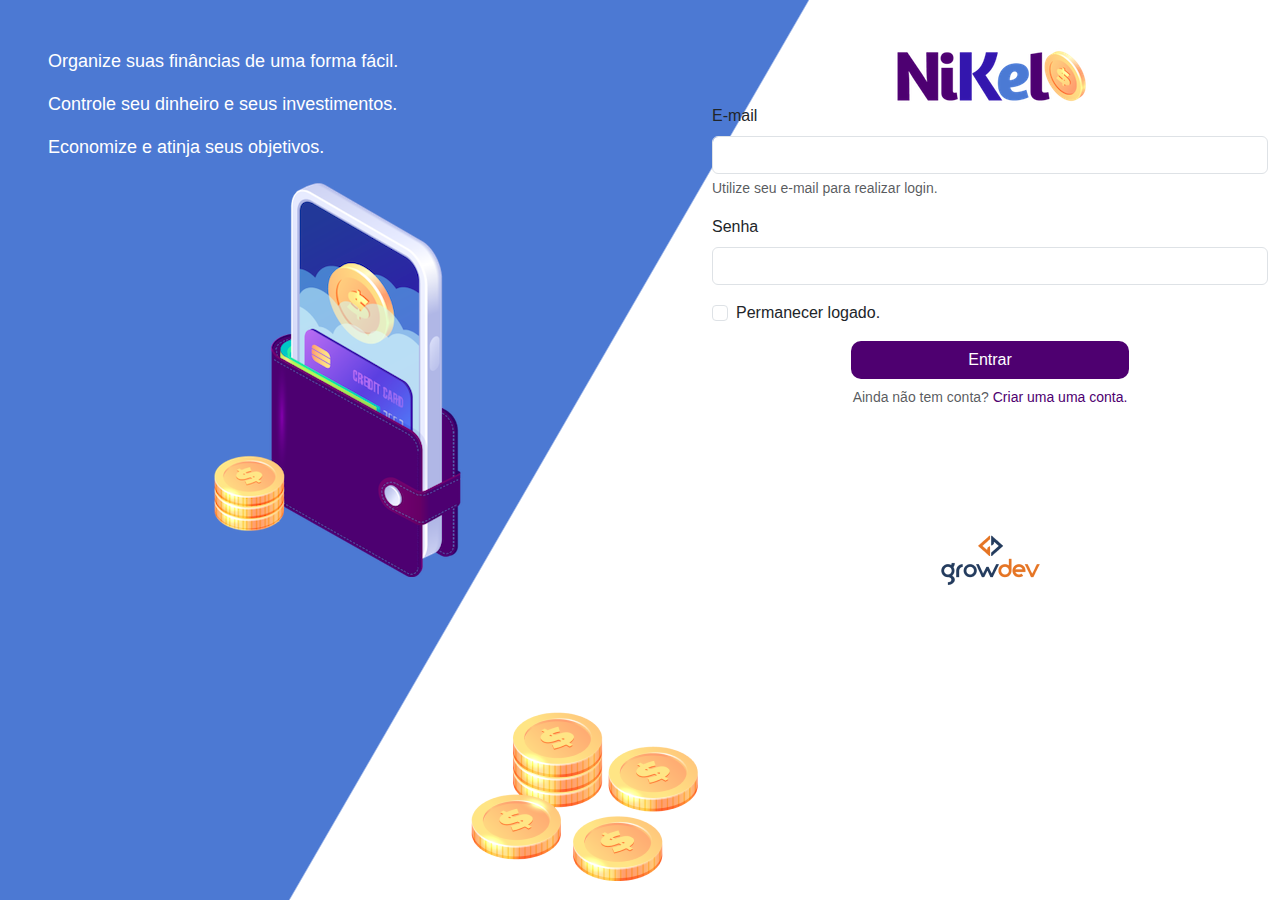
==== index.html @ b34bb1b0 "Add files via upload" ====
<!DOCTYPE html>
<html lang="pt-br">

<head>
    <meta charset="UTF-8">
    <meta http-equiv="X-UA-Compatible" content="IE=edge">
    <meta name="viewport" content="width=device-width, initial-scale=1.0">
    <title>Nikel - Login</title>
    <link rel="stylesheet" href="https://cdn.jsdelivr.net/npm/bootstrap@5.3.0/dist/css/bootstrap.min.css">
    <link rel="stylesheet" href="./css/styles.css">
</head>

<body id="login">
    <main>
        <div class="conteiner">
            <di class="row vh-100">
                <div class="col d-flex -justify-content-center flex-column m-5">
                    <div class="text-login">
                        <p>Organize suas finâncias de uma forma fácil. </p>
                        <p>Controle seu dinheiro e seus investimentos.</p>
                        <p>Economize e atinja seus objetivos.</p>
                    </div>
                    <div class="text-center">
                        <img class="img-fluid" src="./images/pocket.png" alt="">
                        <img class="img-fluid d-none d-md-inline coins" src="./images/coins.png" alt="">
                    </div>
                </div>

                <div class="col d-flex -justify-content-center my-5 flex-column">
                    <div class="container">
                        <div class="row">
                            <div class="col">
                                <div class="text-center" mb-3>
                                    <img class="img-fluid" src="./images/nikel-logo.png" alt="">
                                </div>
                            </div>
                        </div>
                        <div class="row">
                            <div class="col">
                                <form id="login-form">
                                    <div class="mb-3">
                                        <label for="email-input" class="form-label">E-mail</label>
                                        <input type="email" class="form-control" id="email-input"
                                            aria-describedby="emailHelp">
                                        <div id="emailHelp" class="form-text">Utilize seu e-mail para realizar login.
                                        </div>
                                    </div>
                                    <div class="mb-3">
                                        <label for="password-input" class="form-label">Senha</label>
                                        <input type="password" class="form-control" id="password-input">
                                    </div>
                                    <div class="mb-3 form-check">
                                        <input type="checkbox" class="form-check-input" id="session-check">
                                        <label class="form-check-label" for="session-check">Permanecer logado.</label>
                                    </div>
                                    <button type="submit" class="btn button-login">Entrar</button>
                                </form>
                            </div>
                        </div>
                        <div class="row">
                            <div class="col">
                                <p id="link-conta" class="text-center mt-2 form-text" data-bs-toggle="modal"
                                    data-bs-target="#register-modal">Ainda não tem conta? <span
                                        class="link-default">Criar
                                        uma uma conta.</span></p>
                            </div>
                        </div>
                        <div class="row">
                            <div class="col">
                                <div class="text-center mt-5">
                                    <img src=".images/codai-logo.png" alt="">
                                </div>
                            </div>
                        </div>
                        <div class="col">
                            <div class="text-center">
                                <img src="./images/growdev-logo.png" alt="">
                            </div>
                        </div>
                    </div>
                </div>
            </di>
        </div>

        <!-- Modal -->
        <div class="modal fade" id="register-modal" tabindex="-1" aria-labelledby="exampleModalLabel"
            aria-hidden="true">
            <div class="modal-dialog">
                <div class="modal-content">
                    <div class="modal-header">
                        <h1 class="modal-title fs-5" id="exampleModalLabel">Crie sua conta</h1>
                        <button type="button" class="btn-close" data-bs-dismiss="modal" aria-label="Close"></button>
                    </div>
                    <form id="create-form">
                        <div class="modal-body">

                            <div class="mb-3">
                                <label for="email-create-input" class="form-label">E-mail</label>
                                <input type="email" class="form-control" id="email-create-input"
                                    aria-describedby="emailHelp" required>
                                <div id="emailHelp" class="form-text">Utilize seu e-mail para realizar o cadastro.
                                </div>
                            </div>
                            <div class="mb-3">
                                <label for="password-create-input" class="form-label">Senha</label>
                                <input type="password" class="form-control" id="password-create-input" required>
                                <div id="emailHelp" class="form-text">Utilize uma senha fácil de lembrar e anote para
                                    não esquecer!
                                </div>
                            </div>
                            <div class="modal-footer">
                                <button type="button" class="btn btn-secondary"
                                    data-bs-dismiss="modal">Cancelar</button>
                                <button type="submit" class="btn btn-primary">Criar conta</button>
                            </div>
                    </form>
                </div>
            </div>
        </div>
    </main>
    <script src="https://cdn.jsdelivr.net/npm/bootstrap@5.3.0/dist/js/bootstrap.min.js" integrity="sha384-fbbOQedDUMZZ5KreZpsbe1LCZPVmfTnH7ois6mU1QK+m14rQ1l2bGBq41eYeM/fS" crossorigin="anonymous"></script>
    <script src="./js/index.js"></script>
</body>

</html>
---- css/styles.css ----
body {
    font-size: 100%;
    font-family: 'Poppins', sans-serif;
}

#login {
    background: linear-gradient(120deg, #4c79d3 44.9%, #ffffff 45%) no-repeat fixed;
}

#app {
    background: linear-gradient(120deg, #ffffff 44.9%, #4c79d3 45%) no-repeat fixed;
}

header {
    border-bottom: 1px solid #bebcbc;
    padding: 5px;
    background-color: #ffffff;
}

.color-primary {
    color: #4e0070;
}

.color-secondary {
    color: #4c79d3;
}

.icon-detail {
    font-size: 50px;
    margin-right: 10px;
    vertical-align: middle;
}

.text-login {
    color: #ffffff;
    font-size: 18px;
    font-weight: 500;
}

.coins {
    position: absolute;
    bottom: 0px;
}

.button-login {
    border-radius: 10px;
    background-color: #4e0070;
    color: #ffffff;
    width: 50%;
    margin: 0 25%;
}

.button-default {
    border-radius: 10px;
    background-color: #4e0070;
    color: #ffffff;
}

.button-login:hover, .button-default:hover {
    background: #4c79d3;
    color: #ffffff;
}

.button-float {
    border-radius: 100%;
    border: 2px solid #4e0070;
    height: 60px;
    width: 60px;
    position: fixed;
    padding: 0 !important;
    bottom: 1rem;
    right: 2rem;
    font-size: 35px;
    background-color: #4e0070;
    color: #ffffff;
}

.button-float:hover {
    border: 2px solid #4c79d3;
    background-color: #ffffff;
    color: #4c79d3;
}

.link-default {
    color: #4e0070;
    cursor: pointer;
}

.link-default:hover {
    color: #4c79d3;
}

.info {
    background-color: #ffffff;
    border-radius: 20px 20px 0px 0px;
    padding: 20px 0px 0px 0px;
}

.logout {
    min-width: 5rem !important;
}

.menu {
    margin-right: 20px;
}
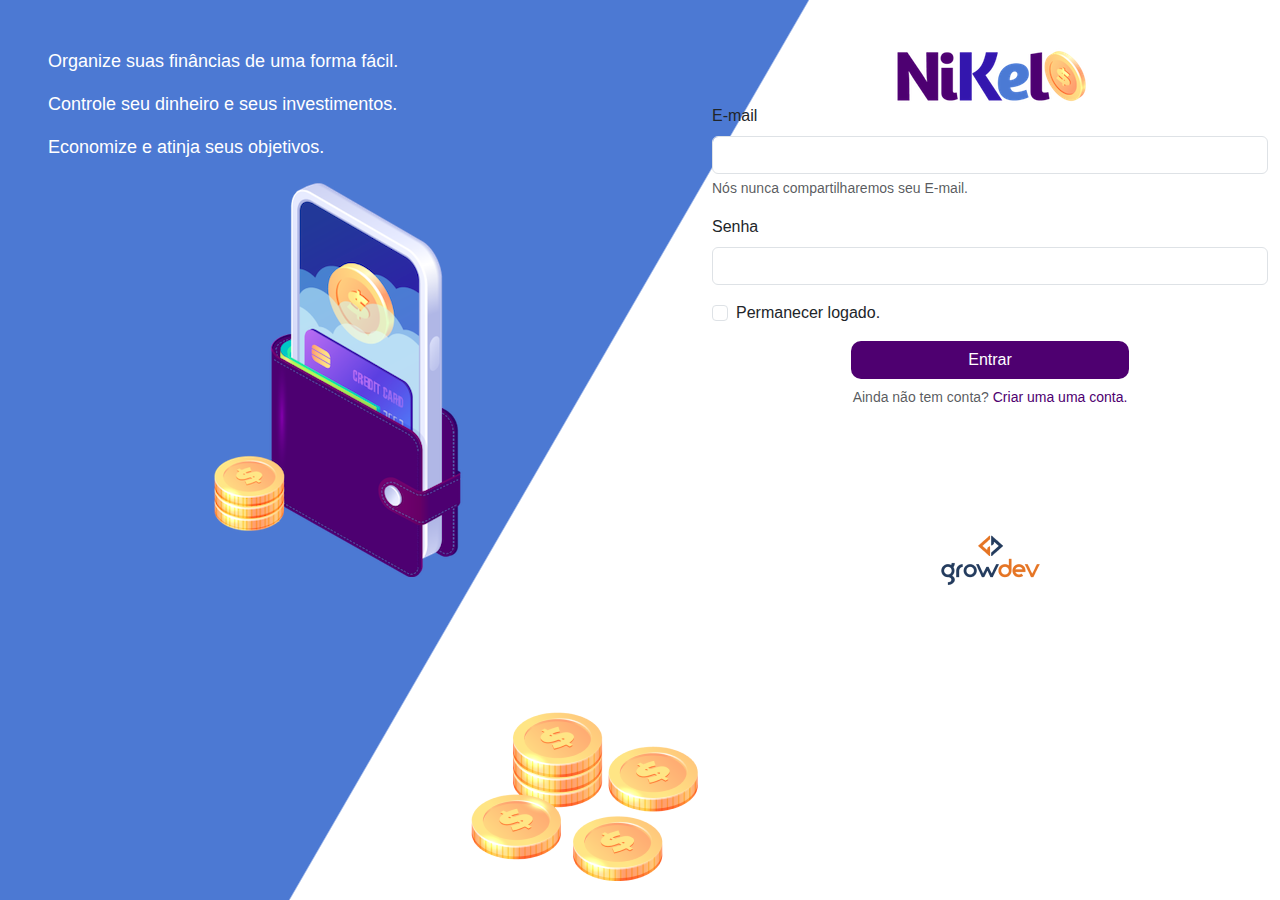
==== commit 7dc715de: "index.html" ====
--- a/index.html
+++ b/index.html
@@ -42,7 +42,7 @@
                                         <label for="email-input" class="form-label">E-mail</label>
                                         <input type="email" class="form-control" id="email-input"
                                             aria-describedby="emailHelp">
-                                        <div id="emailHelp" class="form-text">Utilize seu e-mail para realizar login.
+                                        <div id="emailHelp" class="form-text">Nós nunca compartilharemos seu E-mail.
                                         </div>
                                     </div>
                                     <div class="mb-3">
@@ -122,4 +122,4 @@
     <script src="./js/index.js"></script>
 </body>
 
-</html>+</html>
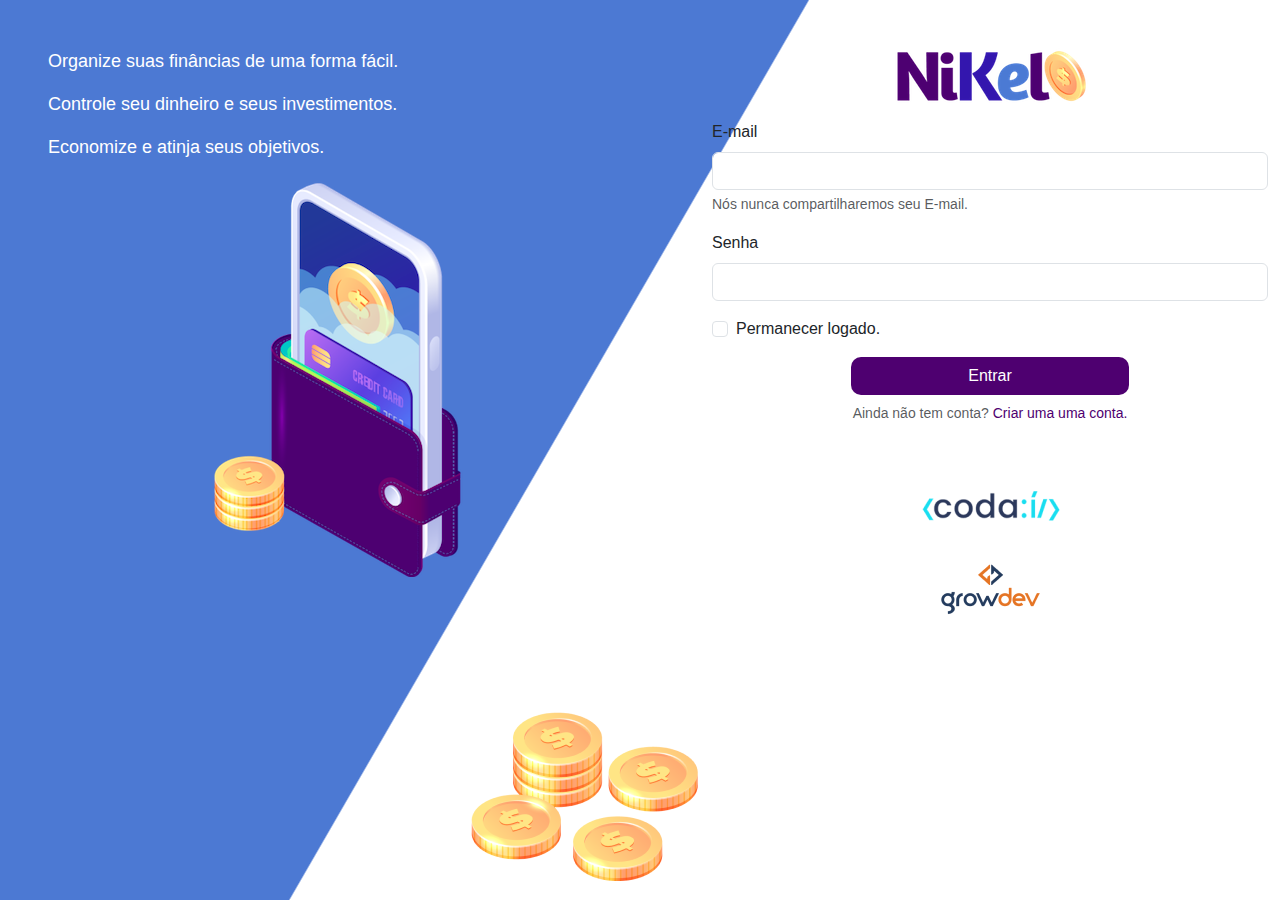
==== commit 76be8f71: "index.html" ====
--- a/index.html
+++ b/index.html
@@ -14,7 +14,7 @@
     <main>
         <div class="conteiner">
             <di class="row vh-100">
-                <div class="col d-flex -justify-content-center flex-column m-5">
+                <div class="col d-flex -justify-content-center m-5 flex-column">
                     <div class="text-login">
                         <p>Organize suas finâncias de uma forma fácil. </p>
                         <p>Controle seu dinheiro e seus investimentos.</p>
@@ -30,7 +30,7 @@
                     <div class="container">
                         <div class="row">
                             <div class="col">
-                                <div class="text-center" mb-3>
+                                <div class="text-center mb-3" >
                                     <img class="img-fluid" src="./images/nikel-logo.png" alt="">
                                 </div>
                             </div>
@@ -68,7 +68,7 @@
                         <div class="row">
                             <div class="col">
                                 <div class="text-center mt-5">
-                                    <img src=".images/codai-logo.png" alt="">
+                                    <img src="./images/codai-logo.png" alt="">
                                 </div>
                             </div>
                         </div>
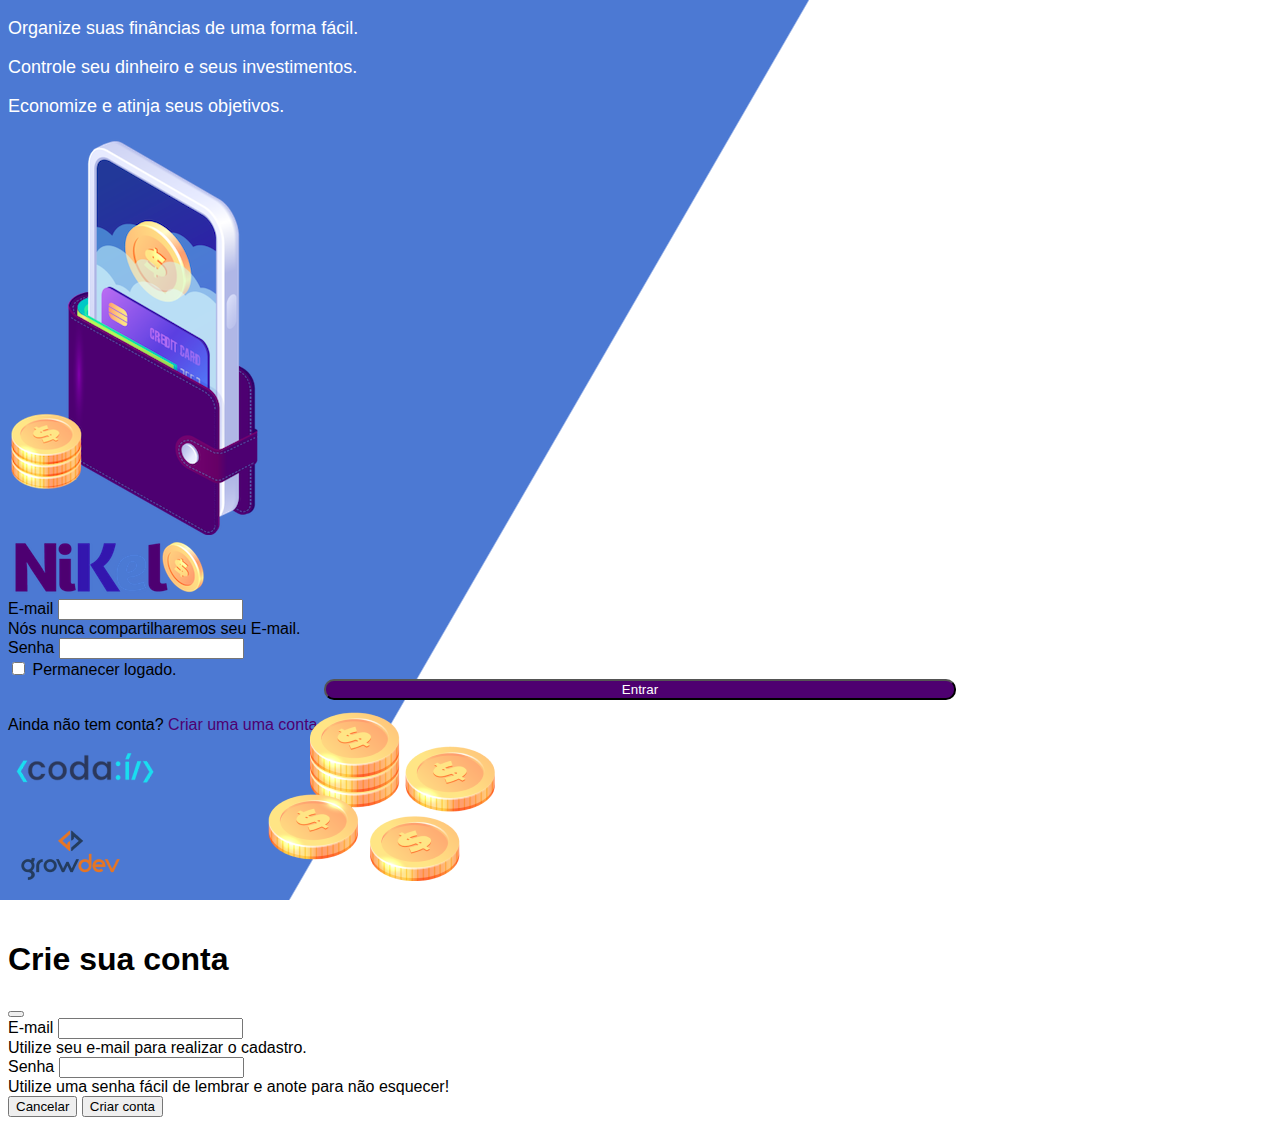
==== commit a2fd5ba3: "index.html" ====
--- a/index.html
+++ b/index.html
@@ -6,7 +6,7 @@
     <meta http-equiv="X-UA-Compatible" content="IE=edge">
     <meta name="viewport" content="width=device-width, initial-scale=1.0">
     <title>Nikel - Login</title>
-    <link rel="stylesheet" href="https://cdn.jsdelivr.net/npm/bootstrap@5.3.0/dist/css/bootstrap.min.css">
+    <link href="https://cdn.jsdelivr.net/npm/bootstrap@5.1.3/dist/css/bootstrap.min.css" rel="stylesheet" integrity="sha384-1BmE4kWBq78iYhFldvKuhfTAU6auU8tT94WrHftjDbrCEXSU1oBoqyl2QvZ6jIW3" crossorigin="anonymous">
     <link rel="stylesheet" href="./css/styles.css">
 </head>
 
@@ -118,7 +118,7 @@
             </div>
         </div>
     </main>
-    <script src="https://cdn.jsdelivr.net/npm/bootstrap@5.3.0/dist/js/bootstrap.min.js" integrity="sha384-fbbOQedDUMZZ5KreZpsbe1LCZPVmfTnH7ois6mU1QK+m14rQ1l2bGBq41eYeM/fS" crossorigin="anonymous"></script>
+    <script src="https://cdn.jsdelivr.net/npm/bootstrap@5.1.3/dist/js/bootstrap.bundle.min.js" integrity="sha384-ka7Sk0Gln4gmtz2MlQnikT1wXgYsOg+OMhuP+IlRH9sENBO0LRn5q+8nbTov4+1p" crossorigin="anonymous"></script>
     <script src="./js/index.js"></script>
 </body>
 
